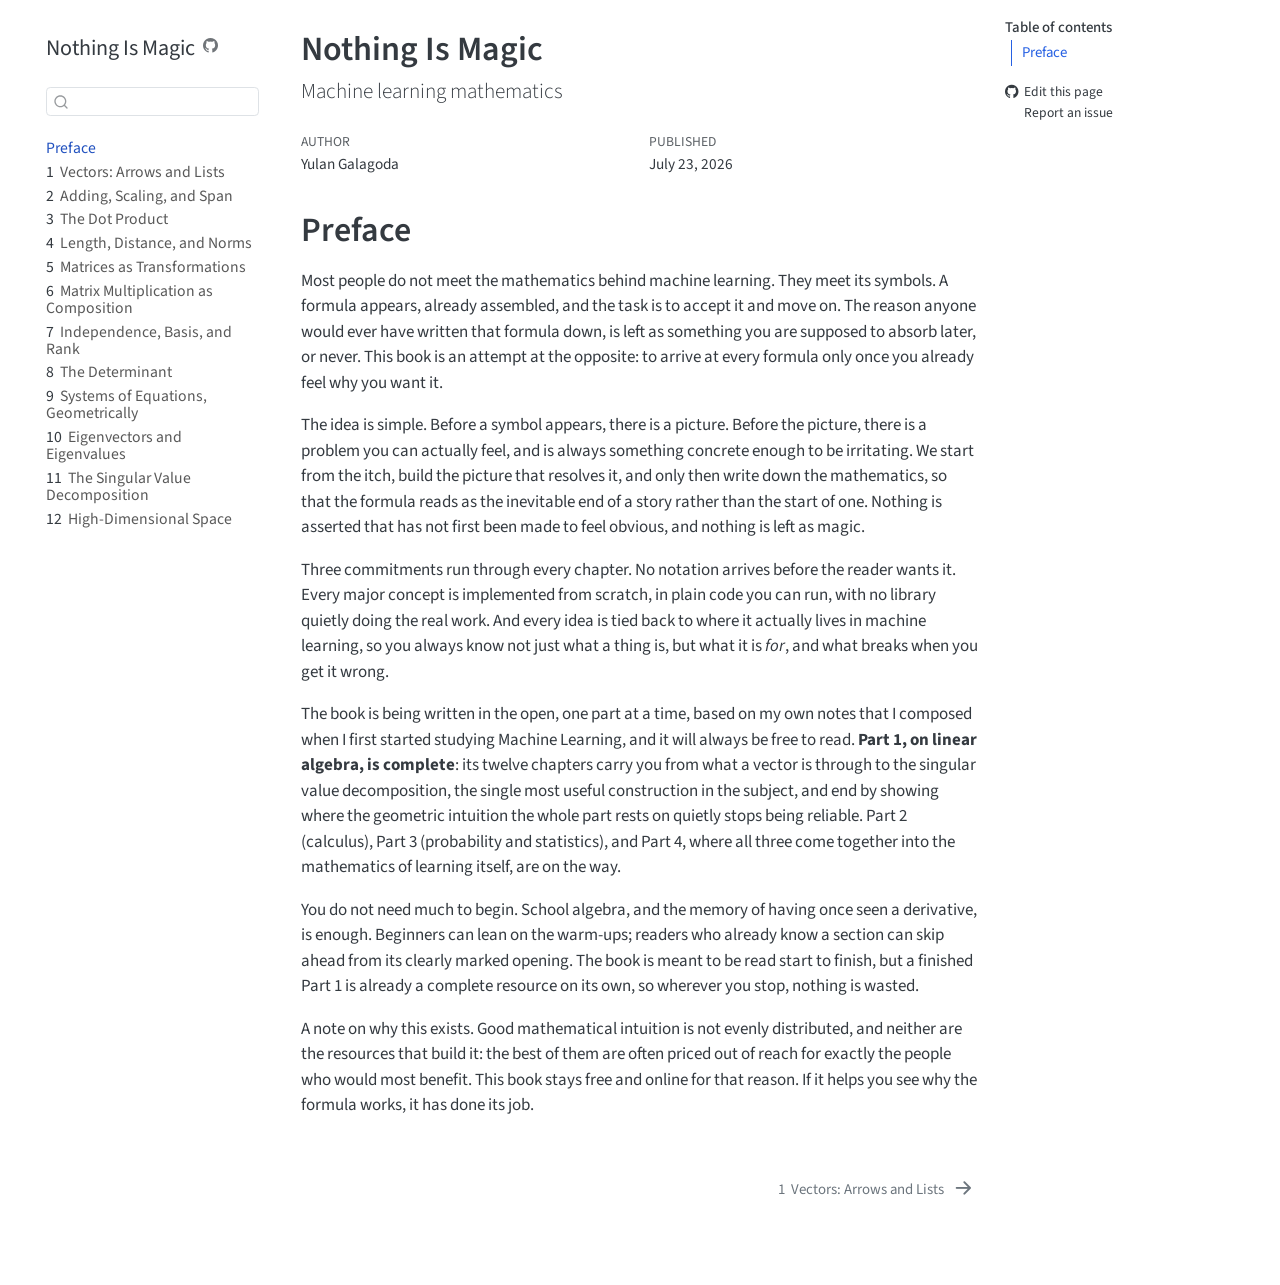
==== index.html @ 24facabf "Built site for gh-pages" ====
<!DOCTYPE html>
<html xmlns="http://www.w3.org/1999/xhtml" lang="en" xml:lang="en"><head>

<meta charset="utf-8">
<meta name="generator" content="quarto-1.9.38">

<meta name="viewport" content="width=device-width, initial-scale=1.0, user-scalable=yes">

<meta name="author" content="Yulan Galagoda">
<meta name="dcterms.date" content="2026-07-23">

<title>Nothing Is Magic</title>
<style>
/* Default styles provided by pandoc.
** See https://pandoc.org/MANUAL.html#variables-for-html for config info.
*/
code{white-space: pre-wrap;}
span.smallcaps{font-variant: small-caps;}
div.columns{display: flex; gap: min(4vw, 1.5em);}
div.column{flex: auto; overflow-x: auto;}
div.hanging-indent{margin-left: 1.5em; text-indent: -1.5em;}
ul.task-list{list-style: none;}
ul.task-list li input[type="checkbox"] {
  width: 0.8em;
  margin: 0 0.8em 0.2em -1em; /* quarto-specific, see https://github.com/quarto-dev/quarto-cli/issues/4556 */ 
  vertical-align: middle;
}
</style>


<script src="site_libs/quarto-nav/quarto-nav.js"></script>
<script src="site_libs/quarto-nav/headroom.min.js"></script>
<script src="site_libs/clipboard/clipboard.min.js"></script>
<script src="site_libs/quarto-search/autocomplete.umd.js"></script>
<script src="site_libs/quarto-search/fuse.min.js"></script>
<script src="site_libs/quarto-search/quarto-search.js"></script>
<meta name="quarto:offset" content="./">
<link href="./chapters/01-01-vectors.html" rel="next">
<script src="site_libs/quarto-html/quarto.js" type="module"></script>
<script src="site_libs/quarto-html/tabsets/tabsets.js" type="module"></script>
<script src="site_libs/quarto-html/popper.min.js"></script>
<script src="site_libs/quarto-html/tippy.umd.min.js"></script>
<script src="site_libs/quarto-html/anchor.min.js"></script>
<link href="site_libs/quarto-html/tippy.css" rel="stylesheet">
<link href="site_libs/quarto-html/quarto-syntax-highlighting-15634bcf2e68342d4ad2dfa704d543f6.css" rel="stylesheet" id="quarto-text-highlighting-styles">
<script src="site_libs/bootstrap/bootstrap.min.js"></script>
<link href="site_libs/bootstrap/bootstrap-icons.css" rel="stylesheet">
<link href="site_libs/bootstrap/bootstrap-b687d2e570ee777d37fd4aa2c902886a.min.css" rel="stylesheet" append-hash="true" id="quarto-bootstrap" data-mode="light">
<script id="quarto-search-options" type="application/json">{
  "location": "sidebar",
  "copy-button": false,
  "collapse-after": 3,
  "panel-placement": "start",
  "type": "textbox",
  "limit": 50,
  "keyboard-shortcut": [
    "f",
    "/",
    "s"
  ],
  "show-item-context": false,
  "language": {
    "search-no-results-text": "No results",
    "search-matching-documents-text": "matching documents",
    "search-copy-link-title": "Copy link to search",
    "search-hide-matches-text": "Hide additional matches",
    "search-more-match-text": "more match in this document",
    "search-more-matches-text": "more matches in this document",
    "search-clear-button-title": "Clear",
    "search-text-placeholder": "",
    "search-detached-cancel-button-title": "Cancel",
    "search-submit-button-title": "Submit",
    "search-label": "Search"
  }
}</script>


<link rel="stylesheet" href="styles.css">
</head>

<body class="nav-sidebar floating quarto-light">

<div id="quarto-search-results"></div>
  <header id="quarto-header" class="headroom fixed-top">
  <nav class="quarto-secondary-nav">
    <div class="container-fluid d-flex">
      <button type="button" class="quarto-btn-toggle btn" data-bs-toggle="collapse" role="button" data-bs-target=".quarto-sidebar-collapse-item" aria-controls="quarto-sidebar" aria-expanded="false" aria-label="Toggle sidebar navigation" onclick="if (window.quartoToggleHeadroom) { window.quartoToggleHeadroom(); }">
        <i class="bi bi-layout-text-sidebar-reverse"></i>
      </button>
        <nav class="quarto-page-breadcrumbs" aria-label="breadcrumb"><ol class="breadcrumb"><li class="breadcrumb-item"><a href="./index.html">Preface</a></li></ol></nav>
        <a class="flex-grow-1" role="navigation" data-bs-toggle="collapse" data-bs-target=".quarto-sidebar-collapse-item" aria-controls="quarto-sidebar" aria-expanded="false" aria-label="Toggle sidebar navigation" onclick="if (window.quartoToggleHeadroom) { window.quartoToggleHeadroom(); }">      
        </a>
      <button type="button" class="btn quarto-search-button" aria-label="Search" onclick="window.quartoOpenSearch();">
        <i class="bi bi-search"></i>
      </button>
    </div>
  </nav>
</header>
<!-- content -->
<div id="quarto-content" class="quarto-container page-columns page-rows-contents page-layout-article">
<!-- sidebar -->
  <nav id="quarto-sidebar" class="sidebar collapse collapse-horizontal quarto-sidebar-collapse-item sidebar-navigation floating overflow-auto">
    <div class="pt-lg-2 mt-2 text-left sidebar-header">
    <div class="sidebar-title mb-0 py-0">
      <a href="./">Nothing Is Magic</a> 
        <div class="sidebar-tools-main">
    <a href="https://github.com/yulangalagoda/nothing-is-magic" title="Source Code" class="quarto-navigation-tool px-1" aria-label="Source Code"><i class="bi bi-github"></i></a>
</div>
    </div>
      </div>
        <div class="mt-2 flex-shrink-0 align-items-center">
        <div class="sidebar-search">
        <div id="quarto-search" class="" title="Search"></div>
        </div>
        </div>
    <div class="sidebar-menu-container"> 
    <ul class="list-unstyled mt-1">
        <li class="sidebar-item">
  <div class="sidebar-item-container"> 
  <a href="./index.html" class="sidebar-item-text sidebar-link active">
 <span class="menu-text">Preface</span></a>
  </div>
</li>
        <li class="sidebar-item">
  <div class="sidebar-item-container"> 
  <a href="./chapters/01-01-vectors.html" class="sidebar-item-text sidebar-link">
 <span class="menu-text"><span class="chapter-number">1</span>&nbsp; <span class="chapter-title">Vectors: Arrows and Lists</span></span></a>
  </div>
</li>
        <li class="sidebar-item">
  <div class="sidebar-item-container"> 
  <a href="./chapters/01-02-adding-scaling.html" class="sidebar-item-text sidebar-link">
 <span class="menu-text"><span class="chapter-number">2</span>&nbsp; <span class="chapter-title">Adding, Scaling, and Span</span></span></a>
  </div>
</li>
        <li class="sidebar-item">
  <div class="sidebar-item-container"> 
  <a href="./chapters/01-03-dot-product.html" class="sidebar-item-text sidebar-link">
 <span class="menu-text"><span class="chapter-number">3</span>&nbsp; <span class="chapter-title">The Dot Product</span></span></a>
  </div>
</li>
        <li class="sidebar-item">
  <div class="sidebar-item-container"> 
  <a href="./chapters/01-04-norms.html" class="sidebar-item-text sidebar-link">
 <span class="menu-text"><span class="chapter-number">4</span>&nbsp; <span class="chapter-title">Length, Distance, and Norms</span></span></a>
  </div>
</li>
        <li class="sidebar-item">
  <div class="sidebar-item-container"> 
  <a href="./chapters/01-05-matrices.html" class="sidebar-item-text sidebar-link">
 <span class="menu-text"><span class="chapter-number">5</span>&nbsp; <span class="chapter-title">Matrices as Transformations</span></span></a>
  </div>
</li>
        <li class="sidebar-item">
  <div class="sidebar-item-container"> 
  <a href="./chapters/01-06-matrix-multiplication.html" class="sidebar-item-text sidebar-link">
 <span class="menu-text"><span class="chapter-number">6</span>&nbsp; <span class="chapter-title">Matrix Multiplication as Composition</span></span></a>
  </div>
</li>
        <li class="sidebar-item">
  <div class="sidebar-item-container"> 
  <a href="./chapters/01-07-independence-basis-rank.html" class="sidebar-item-text sidebar-link">
 <span class="menu-text"><span class="chapter-number">7</span>&nbsp; <span class="chapter-title">Independence, Basis, and Rank</span></span></a>
  </div>
</li>
        <li class="sidebar-item">
  <div class="sidebar-item-container"> 
  <a href="./chapters/01-08-determinant.html" class="sidebar-item-text sidebar-link">
 <span class="menu-text"><span class="chapter-number">8</span>&nbsp; <span class="chapter-title">The Determinant</span></span></a>
  </div>
</li>
        <li class="sidebar-item">
  <div class="sidebar-item-container"> 
  <a href="./chapters/01-09-systems.html" class="sidebar-item-text sidebar-link">
 <span class="menu-text"><span class="chapter-number">9</span>&nbsp; <span class="chapter-title">Systems of Equations, Geometrically</span></span></a>
  </div>
</li>
        <li class="sidebar-item">
  <div class="sidebar-item-container"> 
  <a href="./chapters/01-10-eigenvectors.html" class="sidebar-item-text sidebar-link">
 <span class="menu-text"><span class="chapter-number">10</span>&nbsp; <span class="chapter-title">Eigenvectors and Eigenvalues</span></span></a>
  </div>
</li>
        <li class="sidebar-item">
  <div class="sidebar-item-container"> 
  <a href="./chapters/01-11-svd.html" class="sidebar-item-text sidebar-link">
 <span class="menu-text"><span class="chapter-number">11</span>&nbsp; <span class="chapter-title">The Singular Value Decomposition</span></span></a>
  </div>
</li>
        <li class="sidebar-item">
  <div class="sidebar-item-container"> 
  <a href="./chapters/01-12-high-dimensions.html" class="sidebar-item-text sidebar-link">
 <span class="menu-text"><span class="chapter-number">12</span>&nbsp; <span class="chapter-title">High-Dimensional Space</span></span></a>
  </div>
</li>
    </ul>
    </div>
</nav>
<div id="quarto-sidebar-glass" class="quarto-sidebar-collapse-item" data-bs-toggle="collapse" data-bs-target=".quarto-sidebar-collapse-item"></div>
<!-- margin-sidebar -->
    <div id="quarto-margin-sidebar" class="sidebar margin-sidebar">
        <nav id="TOC" role="doc-toc" class="toc-active">
    <h2 id="toc-title">Table of contents</h2>
   
  <ul>
  <li><a href="#preface" id="toc-preface" class="nav-link active" data-scroll-target="#preface">Preface</a></li>
  </ul>
<div class="toc-actions"><ul><li><a href="https://github.com/yulangalagoda/nothing-is-magic/edit/main/index.qmd" class="toc-action"><i class="bi bi-github"></i>Edit this page</a></li><li><a href="https://github.com/yulangalagoda/nothing-is-magic/issues/new" class="toc-action"><i class="bi empty"></i>Report an issue</a></li></ul></div></nav>
    </div>
<!-- main -->
<main class="content" id="quarto-document-content">

<header id="title-block-header" class="quarto-title-block default">
<div class="quarto-title">
<h1 class="title">Nothing Is Magic</h1>
<p class="subtitle lead">Machine learning mathematics</p>
</div>



<div class="quarto-title-meta">

    <div>
    <div class="quarto-title-meta-heading">Author</div>
    <div class="quarto-title-meta-contents">
             <p>Yulan Galagoda </p>
          </div>
  </div>
    
    <div>
    <div class="quarto-title-meta-heading">Published</div>
    <div class="quarto-title-meta-contents">
      <p class="date">July 23, 2026</p>
    </div>
  </div>
  
    
  </div>
  


</header>


<section id="preface" class="level1 unnumbered">
<h1 class="unnumbered">Preface</h1>
<p>Most people do not meet the mathematics behind machine learning. They meet its symbols. A formula appears, already assembled, and the task is to accept it and move on. The reason anyone would ever have written that formula down, is left as something you are supposed to absorb later, or never. This book is an attempt at the opposite: to arrive at every formula only once you already feel why you want it.</p>
<p>The idea is simple. Before a symbol appears, there is a picture. Before the picture, there is a problem you can actually feel, and is always something concrete enough to be irritating. We start from the itch, build the picture that resolves it, and only then write down the mathematics, so that the formula reads as the inevitable end of a story rather than the start of one. Nothing is asserted that has not first been made to feel obvious, and nothing is left as magic.</p>
<p>Three commitments run through every chapter. No notation arrives before the reader wants it. Every major concept is implemented from scratch, in plain code you can run, with no library quietly doing the real work. And every idea is tied back to where it actually lives in machine learning, so you always know not just what a thing is, but what it is <em>for</em>, and what breaks when you get it wrong.</p>
<p>The book is being written in the open, one part at a time, based on my own notes that I composed when I first started studying Machine Learning, and it will always be free to read. <strong>Part 1, on linear algebra, is complete</strong>: its twelve chapters carry you from what a vector is through to the singular value decomposition, the single most useful construction in the subject, and end by showing where the geometric intuition the whole part rests on quietly stops being reliable. Part 2 (calculus), Part 3 (probability and statistics), and Part 4, where all three come together into the mathematics of learning itself, are on the way.</p>
<p>You do not need much to begin. School algebra, and the memory of having once seen a derivative, is enough. Beginners can lean on the warm-ups; readers who already know a section can skip ahead from its clearly marked opening. The book is meant to be read start to finish, but a finished Part 1 is already a complete resource on its own, so wherever you stop, nothing is wasted.</p>
<p>A note on why this exists. Good mathematical intuition is not evenly distributed, and neither are the resources that build it: the best of them are often priced out of reach for exactly the people who would most benefit. This book stays free and online for that reason. If it helps you see why the formula works, it has done its job.</p>


</section>

</main> <!-- /main -->
<script id="quarto-html-after-body" type="application/javascript">
  window.document.addEventListener("DOMContentLoaded", function (event) {
    const icon = "";
    const anchorJS = new window.AnchorJS();
    anchorJS.options = {
      placement: 'right',
      icon: icon
    };
    anchorJS.add('.anchored');
    const isCodeAnnotation = (el) => {
      for (const clz of el.classList) {
        if (clz.startsWith('code-annotation-')) {                     
          return true;
        }
      }
      return false;
    }
    const onCopySuccess = function(e) {
      // button target
      const button = e.trigger;
      // don't keep focus
      button.blur();
      // flash "checked"
      button.classList.add('code-copy-button-checked');
      var currentTitle = button.getAttribute("title");
      button.setAttribute("title", "Copied!");
      let tooltip;
      if (window.bootstrap) {
        button.setAttribute("data-bs-toggle", "tooltip");
        button.setAttribute("data-bs-placement", "left");
        button.setAttribute("data-bs-title", "Copied!");
        tooltip = new bootstrap.Tooltip(button, 
          { trigger: "manual", 
            customClass: "code-copy-button-tooltip",
            offset: [0, -8]});
        tooltip.show();    
      }
      setTimeout(function() {
        if (tooltip) {
          tooltip.hide();
          button.removeAttribute("data-bs-title");
          button.removeAttribute("data-bs-toggle");
          button.removeAttribute("data-bs-placement");
        }
        button.setAttribute("title", currentTitle);
        button.classList.remove('code-copy-button-checked');
      }, 1000);
      // clear code selection
      e.clearSelection();
    }
    const getTextToCopy = function(trigger) {
      const outerScaffold = trigger.parentElement.cloneNode(true);
      const codeEl = outerScaffold.querySelector('code');
      for (const childEl of codeEl.children) {
        if (isCodeAnnotation(childEl)) {
          childEl.remove();
        }
      }
      return codeEl.innerText;
    }
    const clipboard = new window.ClipboardJS('.code-copy-button:not([data-in-quarto-modal])', {
      text: getTextToCopy
    });
    clipboard.on('success', onCopySuccess);
    if (window.document.getElementById('quarto-embedded-source-code-modal')) {
      const clipboardModal = new window.ClipboardJS('.code-copy-button[data-in-quarto-modal]', {
        text: getTextToCopy,
        container: window.document.getElementById('quarto-embedded-source-code-modal')
      });
      clipboardModal.on('success', onCopySuccess);
    }
      var localhostRegex = new RegExp(/^(?:http|https):\/\/localhost\:?[0-9]*\//);
      var mailtoRegex = new RegExp(/^mailto:/);
        var filterRegex = new RegExp('/' + window.location.host + '/');
      var isInternal = (href) => {
          return filterRegex.test(href) || localhostRegex.test(href) || mailtoRegex.test(href);
      }
      // Inspect non-navigation links and adorn them if external
     var links = window.document.querySelectorAll('a[href]:not(.nav-link):not(.navbar-brand):not(.toc-action):not(.sidebar-link):not(.sidebar-item-toggle):not(.pagination-link):not(.no-external):not([aria-hidden]):not(.dropdown-item):not(.quarto-navigation-tool):not(.about-link)');
      for (var i=0; i<links.length; i++) {
        const link = links[i];
        if (!isInternal(link.href)) {
          // undo the damage that might have been done by quarto-nav.js in the case of
          // links that we want to consider external
          if (link.dataset.originalHref !== undefined) {
            link.href = link.dataset.originalHref;
          }
        }
      }
    function tippyHover(el, contentFn, onTriggerFn, onUntriggerFn) {
      const config = {
        allowHTML: true,
        maxWidth: 500,
        delay: 100,
        arrow: false,
        appendTo: function(el) {
            return el.parentElement;
        },
        interactive: true,
        interactiveBorder: 10,
        theme: 'quarto',
        placement: 'bottom-start',
      };
      if (contentFn) {
        config.content = contentFn;
      }
      if (onTriggerFn) {
        config.onTrigger = onTriggerFn;
      }
      if (onUntriggerFn) {
        config.onUntrigger = onUntriggerFn;
      }
      window.tippy(el, config); 
    }
    const noterefs = window.document.querySelectorAll('a[role="doc-noteref"]');
    for (var i=0; i<noterefs.length; i++) {
      const ref = noterefs[i];
      tippyHover(ref, function() {
        // use id or data attribute instead here
        let href = ref.getAttribute('data-footnote-href') || ref.getAttribute('href');
        try { href = new URL(href).hash; } catch {}
        const id = href.replace(/^#\/?/, "");
        const note = window.document.getElementById(id);
        if (note) {
          return note.innerHTML;
        } else {
          return "";
        }
      });
    }
    const xrefs = window.document.querySelectorAll('a.quarto-xref');
    const processXRef = (id, note) => {
      // Strip column container classes
      const stripColumnClz = (el) => {
        el.classList.remove("page-full", "page-columns");
        if (el.children) {
          for (const child of el.children) {
            stripColumnClz(child);
          }
        }
      }
      stripColumnClz(note)
      if (id === null || id.startsWith('sec-')) {
        // Special case sections, only their first couple elements
        const container = document.createElement("div");
        if (note.children && note.children.length > 2) {
          container.appendChild(note.children[0].cloneNode(true));
          for (let i = 1; i < note.children.length; i++) {
            const child = note.children[i];
            if (child.tagName === "P" && child.innerText === "") {
              continue;
            } else {
              container.appendChild(child.cloneNode(true));
              break;
            }
          }
          if (window.Quarto?.typesetMath) {
            window.Quarto.typesetMath(container);
          }
          return container.innerHTML
        } else {
          if (window.Quarto?.typesetMath) {
            window.Quarto.typesetMath(note);
          }
          return note.innerHTML;
        }
      } else {
        // Remove any anchor links if they are present
        const anchorLink = note.querySelector('a.anchorjs-link');
        if (anchorLink) {
          anchorLink.remove();
        }
        if (window.Quarto?.typesetMath) {
          window.Quarto.typesetMath(note);
        }
        if (note.classList.contains("callout")) {
          return note.outerHTML;
        } else {
          return note.innerHTML;
        }
      }
    }
    for (var i=0; i<xrefs.length; i++) {
      const xref = xrefs[i];
      tippyHover(xref, undefined, function(instance) {
        instance.disable();
        let url = xref.getAttribute('href');
        let hash = undefined; 
        if (url.startsWith('#')) {
          hash = url;
        } else {
          try { hash = new URL(url).hash; } catch {}
        }
        if (hash) {
          const id = hash.replace(/^#\/?/, "");
          const note = window.document.getElementById(id);
          if (note !== null) {
            try {
              const html = processXRef(id, note.cloneNode(true));
              instance.setContent(html);
            } finally {
              instance.enable();
              instance.show();
            }
          } else {
            // See if we can fetch this
            fetch(url.split('#')[0])
            .then(res => res.text())
            .then(html => {
              const parser = new DOMParser();
              const htmlDoc = parser.parseFromString(html, "text/html");
              const note = htmlDoc.getElementById(id);
              if (note !== null) {
                const html = processXRef(id, note);
                instance.setContent(html);
              } 
            }).finally(() => {
              instance.enable();
              instance.show();
            });
          }
        } else {
          // See if we can fetch a full url (with no hash to target)
          // This is a special case and we should probably do some content thinning / targeting
          fetch(url)
          .then(res => res.text())
          .then(html => {
            const parser = new DOMParser();
            const htmlDoc = parser.parseFromString(html, "text/html");
            const note = htmlDoc.querySelector('main.content');
            if (note !== null) {
              // This should only happen for chapter cross references
              // (since there is no id in the URL)
              // remove the first header
              if (note.children.length > 0 && note.children[0].tagName === "HEADER") {
                note.children[0].remove();
              }
              const html = processXRef(null, note);
              instance.setContent(html);
            } 
          }).finally(() => {
            instance.enable();
            instance.show();
          });
        }
      }, function(instance) {
      });
    }
        let selectedAnnoteEl;
        const selectorForAnnotation = ( cell, annotation) => {
          let cellAttr = 'data-code-cell="' + cell + '"';
          let lineAttr = 'data-code-annotation="' +  annotation + '"';
          const selector = 'span[' + cellAttr + '][' + lineAttr + ']';
          return selector;
        }
        const selectCodeLines = (annoteEl) => {
          const doc = window.document;
          const targetCell = annoteEl.getAttribute("data-target-cell");
          const targetAnnotation = annoteEl.getAttribute("data-target-annotation");
          const annoteSpan = window.document.querySelector(selectorForAnnotation(targetCell, targetAnnotation));
          const lines = annoteSpan.getAttribute("data-code-lines").split(",");
          const lineIds = lines.map((line) => {
            return targetCell + "-" + line;
          })
          let top = null;
          let height = null;
          let parent = null;
          if (lineIds.length > 0) {
              //compute the position of the single el (top and bottom and make a div)
              const el = window.document.getElementById(lineIds[0]);
              top = el.offsetTop;
              height = el.offsetHeight;
              parent = el.parentElement.parentElement;
            if (lineIds.length > 1) {
              const lastEl = window.document.getElementById(lineIds[lineIds.length - 1]);
              const bottom = lastEl.offsetTop + lastEl.offsetHeight;
              height = bottom - top;
            }
            if (top !== null && height !== null && parent !== null) {
              // cook up a div (if necessary) and position it 
              let div = window.document.getElementById("code-annotation-line-highlight");
              if (div === null) {
                div = window.document.createElement("div");
                div.setAttribute("id", "code-annotation-line-highlight");
                div.style.position = 'absolute';
                parent.appendChild(div);
              }
              div.style.top = top - 2 + "px";
              div.style.height = height + 4 + "px";
              div.style.left = 0;
              let gutterDiv = window.document.getElementById("code-annotation-line-highlight-gutter");
              if (gutterDiv === null) {
                gutterDiv = window.document.createElement("div");
                gutterDiv.setAttribute("id", "code-annotation-line-highlight-gutter");
                gutterDiv.style.position = 'absolute';
                const codeCell = window.document.getElementById(targetCell);
                const gutter = codeCell.querySelector('.code-annotation-gutter');
                gutter.appendChild(gutterDiv);
              }
              gutterDiv.style.top = top - 2 + "px";
              gutterDiv.style.height = height + 4 + "px";
            }
            selectedAnnoteEl = annoteEl;
          }
        };
        const unselectCodeLines = () => {
          const elementsIds = ["code-annotation-line-highlight", "code-annotation-line-highlight-gutter"];
          elementsIds.forEach((elId) => {
            const div = window.document.getElementById(elId);
            if (div) {
              div.remove();
            }
          });
          selectedAnnoteEl = undefined;
        };
          // Handle positioning of the toggle
      window.addEventListener(
        "resize",
        throttle(() => {
          elRect = undefined;
          if (selectedAnnoteEl) {
            selectCodeLines(selectedAnnoteEl);
          }
        }, 10)
      );
      function throttle(fn, ms) {
      let throttle = false;
      let timer;
        return (...args) => {
          if(!throttle) { // first call gets through
              fn.apply(this, args);
              throttle = true;
          } else { // all the others get throttled
              if(timer) clearTimeout(timer); // cancel #2
              timer = setTimeout(() => {
                fn.apply(this, args);
                timer = throttle = false;
              }, ms);
          }
        };
      }
        // Attach click handler to the DT
        const annoteDls = window.document.querySelectorAll('dt[data-target-cell]');
        for (const annoteDlNode of annoteDls) {
          annoteDlNode.addEventListener('click', (event) => {
            const clickedEl = event.target;
            if (clickedEl !== selectedAnnoteEl) {
              unselectCodeLines();
              const activeEl = window.document.querySelector('dt[data-target-cell].code-annotation-active');
              if (activeEl) {
                activeEl.classList.remove('code-annotation-active');
              }
              selectCodeLines(clickedEl);
              clickedEl.classList.add('code-annotation-active');
            } else {
              // Unselect the line
              unselectCodeLines();
              clickedEl.classList.remove('code-annotation-active');
            }
          });
        }
    const findCites = (el) => {
      const parentEl = el.parentElement;
      if (parentEl) {
        const cites = parentEl.dataset.cites;
        if (cites) {
          return {
            el,
            cites: cites.split(' ')
          };
        } else {
          return findCites(el.parentElement)
        }
      } else {
        return undefined;
      }
    };
    var bibliorefs = window.document.querySelectorAll('a[role="doc-biblioref"]');
    for (var i=0; i<bibliorefs.length; i++) {
      const ref = bibliorefs[i];
      const citeInfo = findCites(ref);
      if (citeInfo) {
        tippyHover(citeInfo.el, function() {
          var popup = window.document.createElement('div');
          citeInfo.cites.forEach(function(cite) {
            var citeDiv = window.document.createElement('div');
            citeDiv.classList.add('hanging-indent');
            citeDiv.classList.add('csl-entry');
            var biblioDiv = window.document.getElementById('ref-' + cite);
            if (biblioDiv) {
              citeDiv.innerHTML = biblioDiv.innerHTML;
            }
            popup.appendChild(citeDiv);
          });
          return popup.innerHTML;
        });
      }
    }
  });
  </script>
<nav class="page-navigation">
  <div class="nav-page nav-page-previous">
  </div>
  <div class="nav-page nav-page-next">
      <a href="./chapters/01-01-vectors.html" class="pagination-link" aria-label="Vectors: Arrows and Lists">
        <span class="nav-page-text"><span class="chapter-number">1</span>&nbsp; <span class="chapter-title">Vectors: Arrows and Lists</span></span> <i class="bi bi-arrow-right-short"></i>
      </a>
  </div>
</nav>
</div> <!-- /content -->




<footer class="footer"><div class="nav-footer"><div class="nav-footer-center"><div class="toc-actions d-sm-block d-md-none"><ul><li><a href="https://github.com/yulangalagoda/nothing-is-magic/edit/main/index.qmd" class="toc-action"><i class="bi bi-github"></i>Edit this page</a></li><li><a href="https://github.com/yulangalagoda/nothing-is-magic/issues/new" class="toc-action"><i class="bi empty"></i>Report an issue</a></li></ul></div></div></div></footer></body></html>
---- site_libs/quarto-html/tippy.css ----
.tippy-box[data-animation=fade][data-state=hidden]{opacity:0}[data-tippy-root]{max-width:calc(100vw - 10px)}.tippy-box{position:relative;background-color:#333;color:#fff;border-radius:4px;font-size:14px;line-height:1.4;white-space:normal;outline:0;transition-property:transform,visibility,opacity}.tippy-box[data-placement^=top]>.tippy-arrow{bottom:0}.tippy-box[data-placement^=top]>.tippy-arrow:before{bottom:-7px;left:0;border-width:8px 8px 0;border-top-color:initial;transform-origin:center top}.tippy-box[data-placement^=bottom]>.tippy-arrow{top:0}.tippy-box[data-placement^=bottom]>.tippy-arrow:before{top:-7px;left:0;border-width:0 8px 8px;border-bottom-color:initial;transform-origin:center bottom}.tippy-box[data-placement^=left]>.tippy-arrow{right:0}.tippy-box[data-placement^=left]>.tippy-arrow:before{border-width:8px 0 8px 8px;border-left-color:initial;right:-7px;transform-origin:center left}.tippy-box[data-placement^=right]>.tippy-arrow{left:0}.tippy-box[data-placement^=right]>.tippy-arrow:before{left:-7px;border-width:8px 8px 8px 0;border-right-color:initial;transform-origin:center right}.tippy-box[data-inertia][data-state=visible]{transition-timing-function:cubic-bezier(.54,1.5,.38,1.11)}.tippy-arrow{width:16px;height:16px;color:#333}.tippy-arrow:before{content:"";position:absolute;border-color:transparent;border-style:solid}.tippy-content{position:relative;padding:5px 9px;z-index:1}
---- site_libs/quarto-html/quarto-syntax-highlighting-15634bcf2e68342d4ad2dfa704d543f6.css ----
/* quarto syntax highlight colors */
:root {
  --quarto-hl-ot-color: #003B4F;
  --quarto-hl-at-color: #657422;
  --quarto-hl-ss-color: #20794D;
  --quarto-hl-an-color: #5E5E5E;
  --quarto-hl-fu-color: #4758AB;
  --quarto-hl-st-color: #20794D;
  --quarto-hl-cf-color: #003B4F;
  --quarto-hl-op-color: #5E5E5E;
  --quarto-hl-er-color: #AD0000;
  --quarto-hl-bn-color: #AD0000;
  --quarto-hl-al-color: #AD0000;
  --quarto-hl-va-color: #111111;
  --quarto-hl-bu-color: inherit;
  --quarto-hl-ex-color: inherit;
  --quarto-hl-pp-color: #AD0000;
  --quarto-hl-in-color: #5E5E5E;
  --quarto-hl-vs-color: #20794D;
  --quarto-hl-wa-color: #5E5E5E;
  --quarto-hl-do-color: #5E5E5E;
  --quarto-hl-im-color: #00769E;
  --quarto-hl-ch-color: #20794D;
  --quarto-hl-dt-color: #AD0000;
  --quarto-hl-fl-color: #AD0000;
  --quarto-hl-co-color: #5E5E5E;
  --quarto-hl-cv-color: #5E5E5E;
  --quarto-hl-cn-color: #8f5902;
  --quarto-hl-sc-color: #5E5E5E;
  --quarto-hl-dv-color: #AD0000;
  --quarto-hl-kw-color: #003B4F;
}

/* other quarto variables */
:root {
  --quarto-font-monospace: SFMono-Regular, Menlo, Monaco, Consolas, "Liberation Mono", "Courier New", monospace;
}

/* syntax highlight based on Pandoc's rules */
pre > code.sourceCode > span {
  color: #003B4F;
}

code.sourceCode > span {
  color: #003B4F;
}

div.sourceCode,
div.sourceCode pre.sourceCode {
  color: #003B4F;
}

/* Normal */
code span {
  color: #003B4F;
}

/* Alert */
code span.al {
  color: #AD0000;
  font-style: inherit;
}

/* Annotation */
code span.an {
  color: #5E5E5E;
  font-style: inherit;
}

/* Attribute */
code span.at {
  color: #657422;
  font-style: inherit;
}

/* BaseN */
code span.bn {
  color: #AD0000;
  font-style: inherit;
}

/* BuiltIn */
code span.bu {
  font-style: inherit;
}

/* ControlFlow */
code span.cf {
  color: #003B4F;
  font-weight: bold;
  font-style: inherit;
}

/* Char */
code span.ch {
  color: #20794D;
  font-style: inherit;
}

/* Constant */
code span.cn {
  color: #8f5902;
  font-style: inherit;
}

/* Comment */
code span.co {
  color: #5E5E5E;
  font-style: inherit;
}

/* CommentVar */
code span.cv {
  color: #5E5E5E;
  font-style: italic;
}

/* Documentation */
code span.do {
  color: #5E5E5E;
  font-style: italic;
}

/* DataType */
code span.dt {
  color: #AD0000;
  font-style: inherit;
}

/* DecVal */
code span.dv {
  color: #AD0000;
  font-style: inherit;
}

/* Error */
code span.er {
  color: #AD0000;
  font-style: inherit;
}

/* Extension */
code span.ex {
  font-style: inherit;
}

/* Float */
code span.fl {
  color: #AD0000;
  font-style: inherit;
}

/* Function */
code span.fu {
  color: #4758AB;
  font-style: inherit;
}

/* Import */
code span.im {
  color: #00769E;
  font-style: inherit;
}

/* Information */
code span.in {
  color: #5E5E5E;
  font-style: inherit;
}

/* Keyword */
code span.kw {
  color: #003B4F;
  font-weight: bold;
  font-style: inherit;
}

/* Operator */
code span.op {
  color: #5E5E5E;
  font-style: inherit;
}

/* Other */
code span.ot {
  color: #003B4F;
  font-style: inherit;
}

/* Preprocessor */
code span.pp {
  color: #AD0000;
  font-style: inherit;
}

/* SpecialChar */
code span.sc {
  color: #5E5E5E;
  font-style: inherit;
}

/* SpecialString */
code span.ss {
  color: #20794D;
  font-style: inherit;
}

/* String */
code span.st {
  color: #20794D;
  font-style: inherit;
}

/* Variable */
code span.va {
  color: #111111;
  font-style: inherit;
}

/* VerbatimString */
code span.vs {
  color: #20794D;
  font-style: inherit;
}

/* Warning */
code span.wa {
  color: #5E5E5E;
  font-style: italic;
}

.prevent-inlining {
  content: "</";
}

/*# sourceMappingURL=f23921c56f73e400b49028c9186a1aa0.css.map */
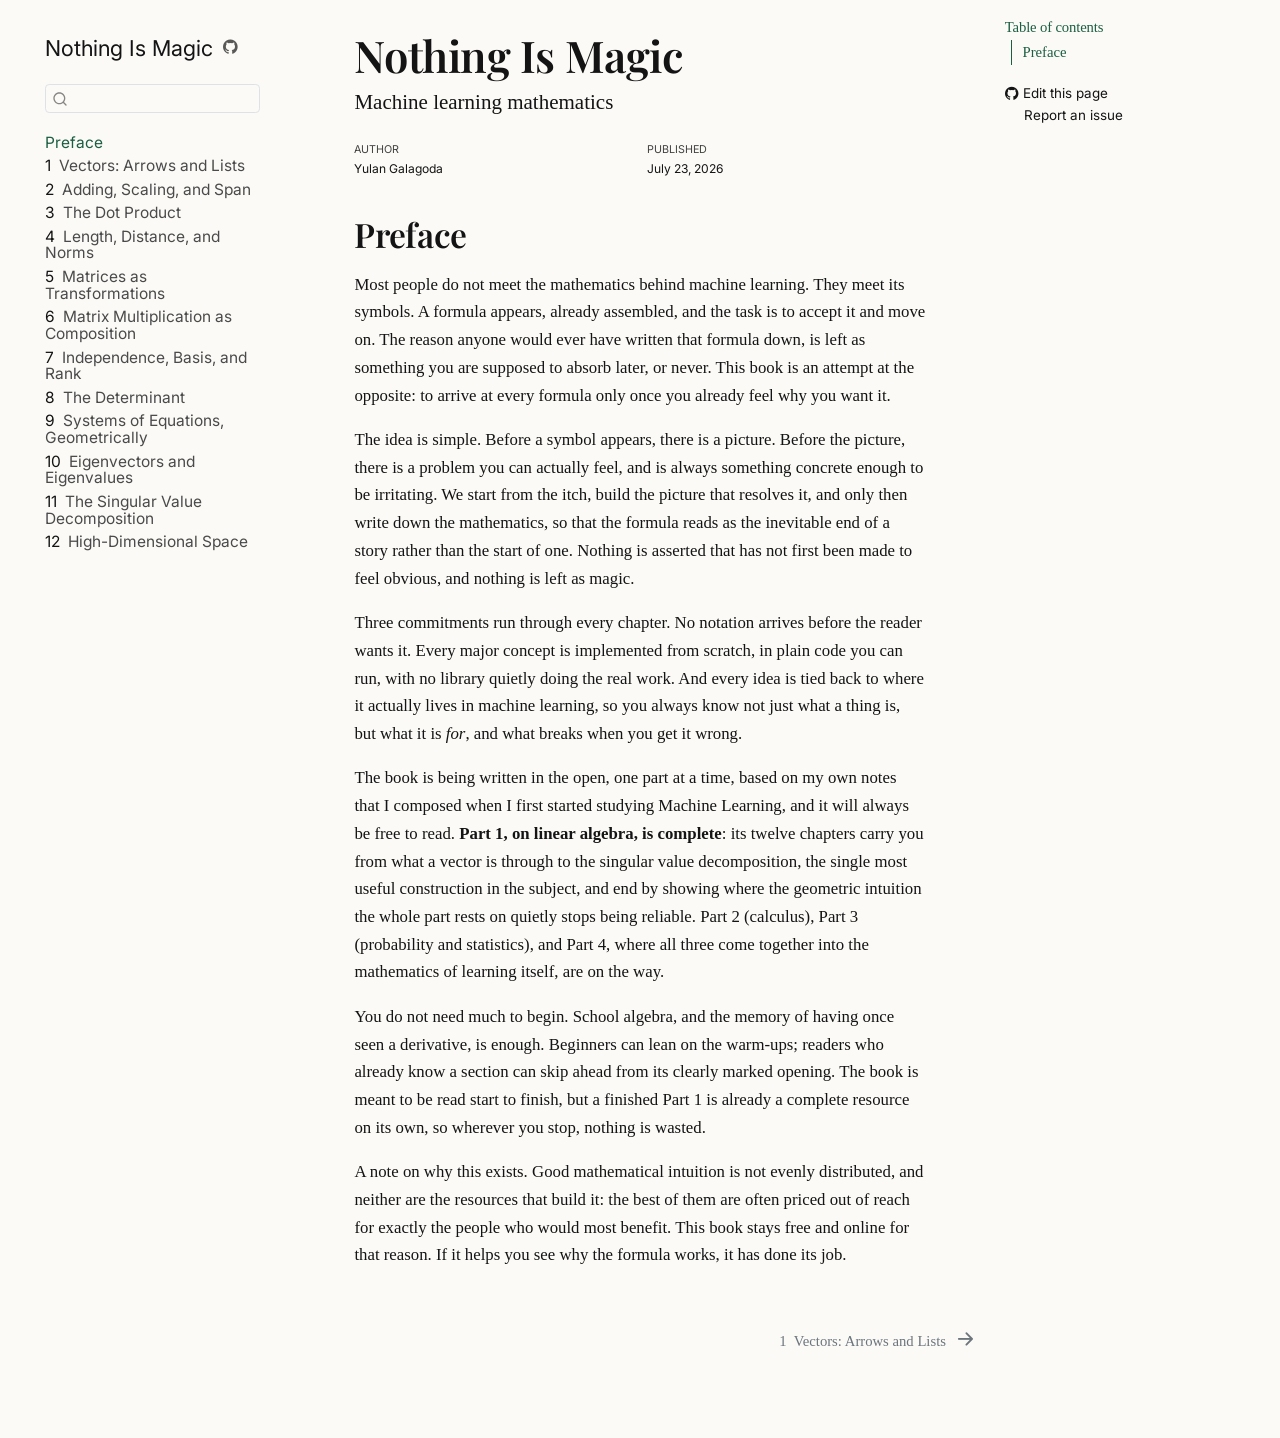
==== commit d5045f73: "Built site for gh-pages" ====
--- a/index.html
+++ b/index.html
@@ -45,7 +45,7 @@
 <link href="site_libs/quarto-html/quarto-syntax-highlighting-15634bcf2e68342d4ad2dfa704d543f6.css" rel="stylesheet" id="quarto-text-highlighting-styles">
 <script src="site_libs/bootstrap/bootstrap.min.js"></script>
 <link href="site_libs/bootstrap/bootstrap-icons.css" rel="stylesheet">
-<link href="site_libs/bootstrap/bootstrap-b687d2e570ee777d37fd4aa2c902886a.min.css" rel="stylesheet" append-hash="true" id="quarto-bootstrap" data-mode="light">
+<link href="site_libs/bootstrap/bootstrap-e02ef3edf67a37223265c342201cb8e9.min.css" rel="stylesheet" append-hash="true" id="quarto-bootstrap" data-mode="light">
 <script id="quarto-search-options" type="application/json">{
   "location": "sidebar",
   "copy-button": false,
@@ -73,9 +73,11 @@
     "search-label": "Search"
   }
 }</script>
-
-
-<link rel="stylesheet" href="styles.css">
+<link rel="preconnect" href="https://fonts.googleapis.com">
+<link rel="preconnect" href="https://fonts.gstatic.com" crossorigin="">
+<link href="https://fonts.googleapis.com/css2?family=Playfair+Display:wght@500;600&amp;family=Inter:wght@400;500&amp;display=swap" rel="stylesheet">
+
+
 </head>
 
 <body class="nav-sidebar floating quarto-light">
@@ -202,10 +204,10 @@
         <nav id="TOC" role="doc-toc" class="toc-active">
     <h2 id="toc-title">Table of contents</h2>
    
-  <ul>
+  <ul class="collapse">
   <li><a href="#preface" id="toc-preface" class="nav-link active" data-scroll-target="#preface">Preface</a></li>
   </ul>
-<div class="toc-actions"><ul><li><a href="https://github.com/yulangalagoda/nothing-is-magic/edit/main/index.qmd" class="toc-action"><i class="bi bi-github"></i>Edit this page</a></li><li><a href="https://github.com/yulangalagoda/nothing-is-magic/issues/new" class="toc-action"><i class="bi empty"></i>Report an issue</a></li></ul></div></nav>
+<div class="toc-actions"><ul class="collapse"><li><a href="https://github.com/yulangalagoda/nothing-is-magic/edit/main/index.qmd" class="toc-action"><i class="bi bi-github"></i>Edit this page</a></li><li><a href="https://github.com/yulangalagoda/nothing-is-magic/issues/new" class="toc-action"><i class="bi empty"></i>Report an issue</a></li></ul></div></nav>
     </div>
 <!-- main -->
 <main class="content" id="quarto-document-content">
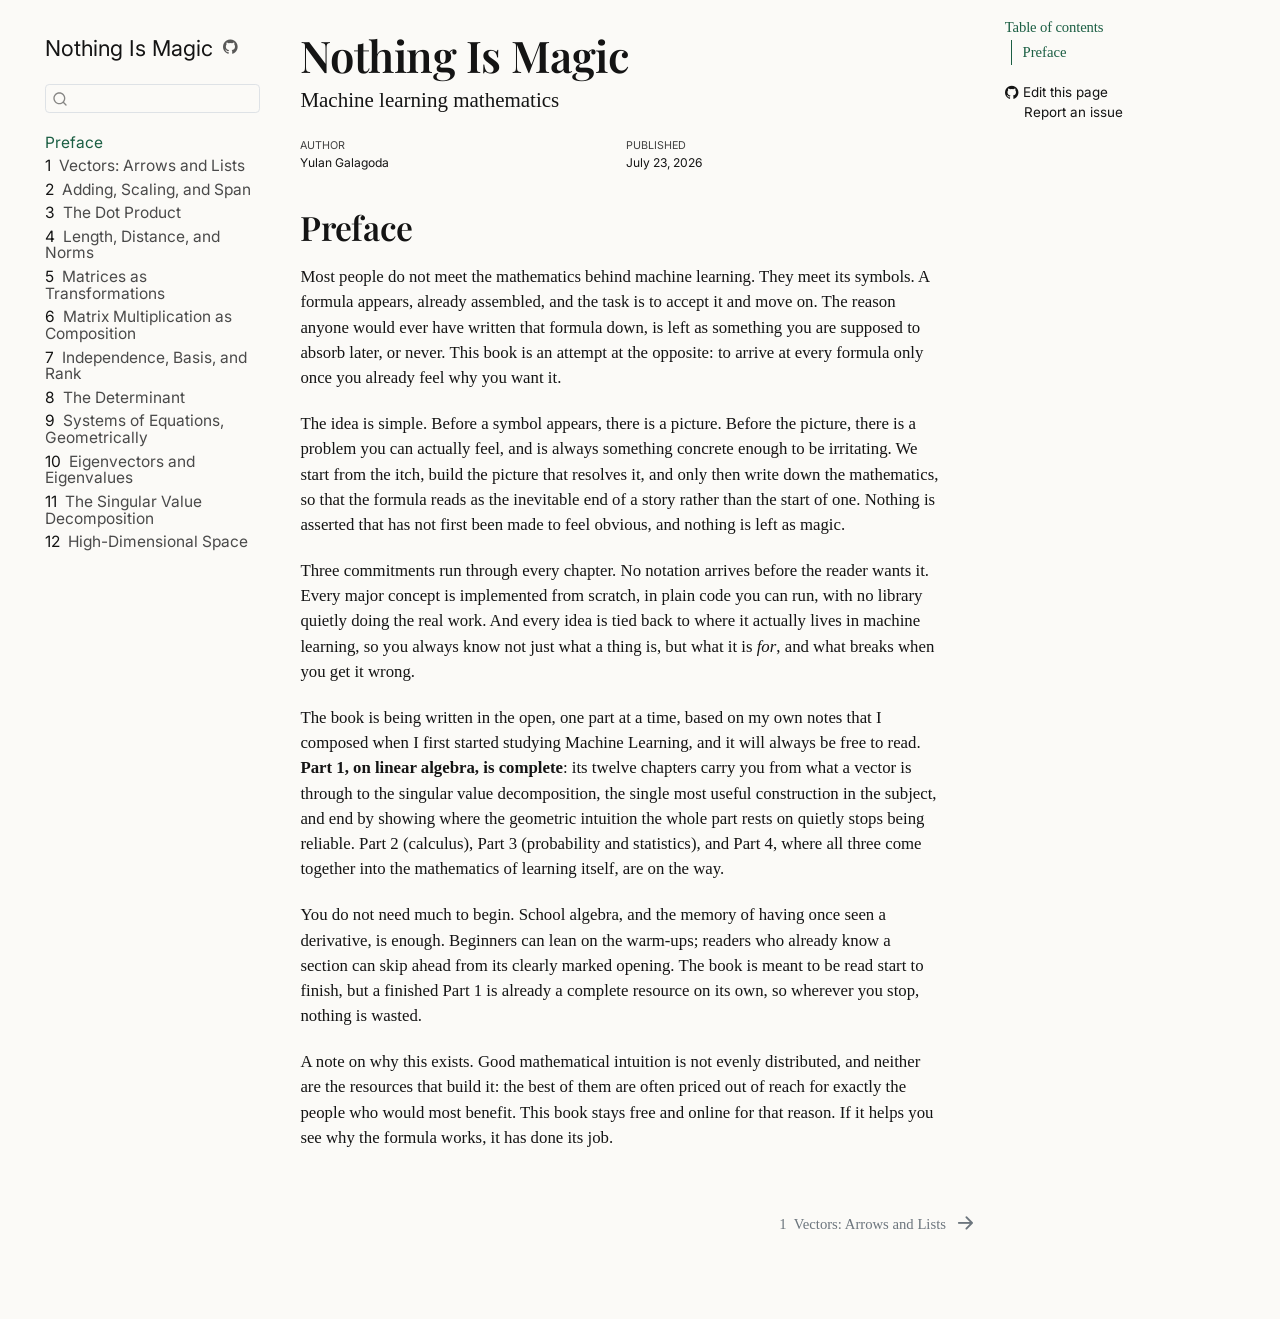
==== commit 529dcd1a: "Built site for gh-pages" ====
--- a/index.html
+++ b/index.html
@@ -45,7 +45,7 @@
 <link href="site_libs/quarto-html/quarto-syntax-highlighting-15634bcf2e68342d4ad2dfa704d543f6.css" rel="stylesheet" id="quarto-text-highlighting-styles">
 <script src="site_libs/bootstrap/bootstrap.min.js"></script>
 <link href="site_libs/bootstrap/bootstrap-icons.css" rel="stylesheet">
-<link href="site_libs/bootstrap/bootstrap-e02ef3edf67a37223265c342201cb8e9.min.css" rel="stylesheet" append-hash="true" id="quarto-bootstrap" data-mode="light">
+<link href="site_libs/bootstrap/bootstrap-f4f3119add76ca10fa7a43495250ce55.min.css" rel="stylesheet" append-hash="true" id="quarto-bootstrap" data-mode="light">
 <script id="quarto-search-options" type="application/json">{
   "location": "sidebar",
   "copy-button": false,
